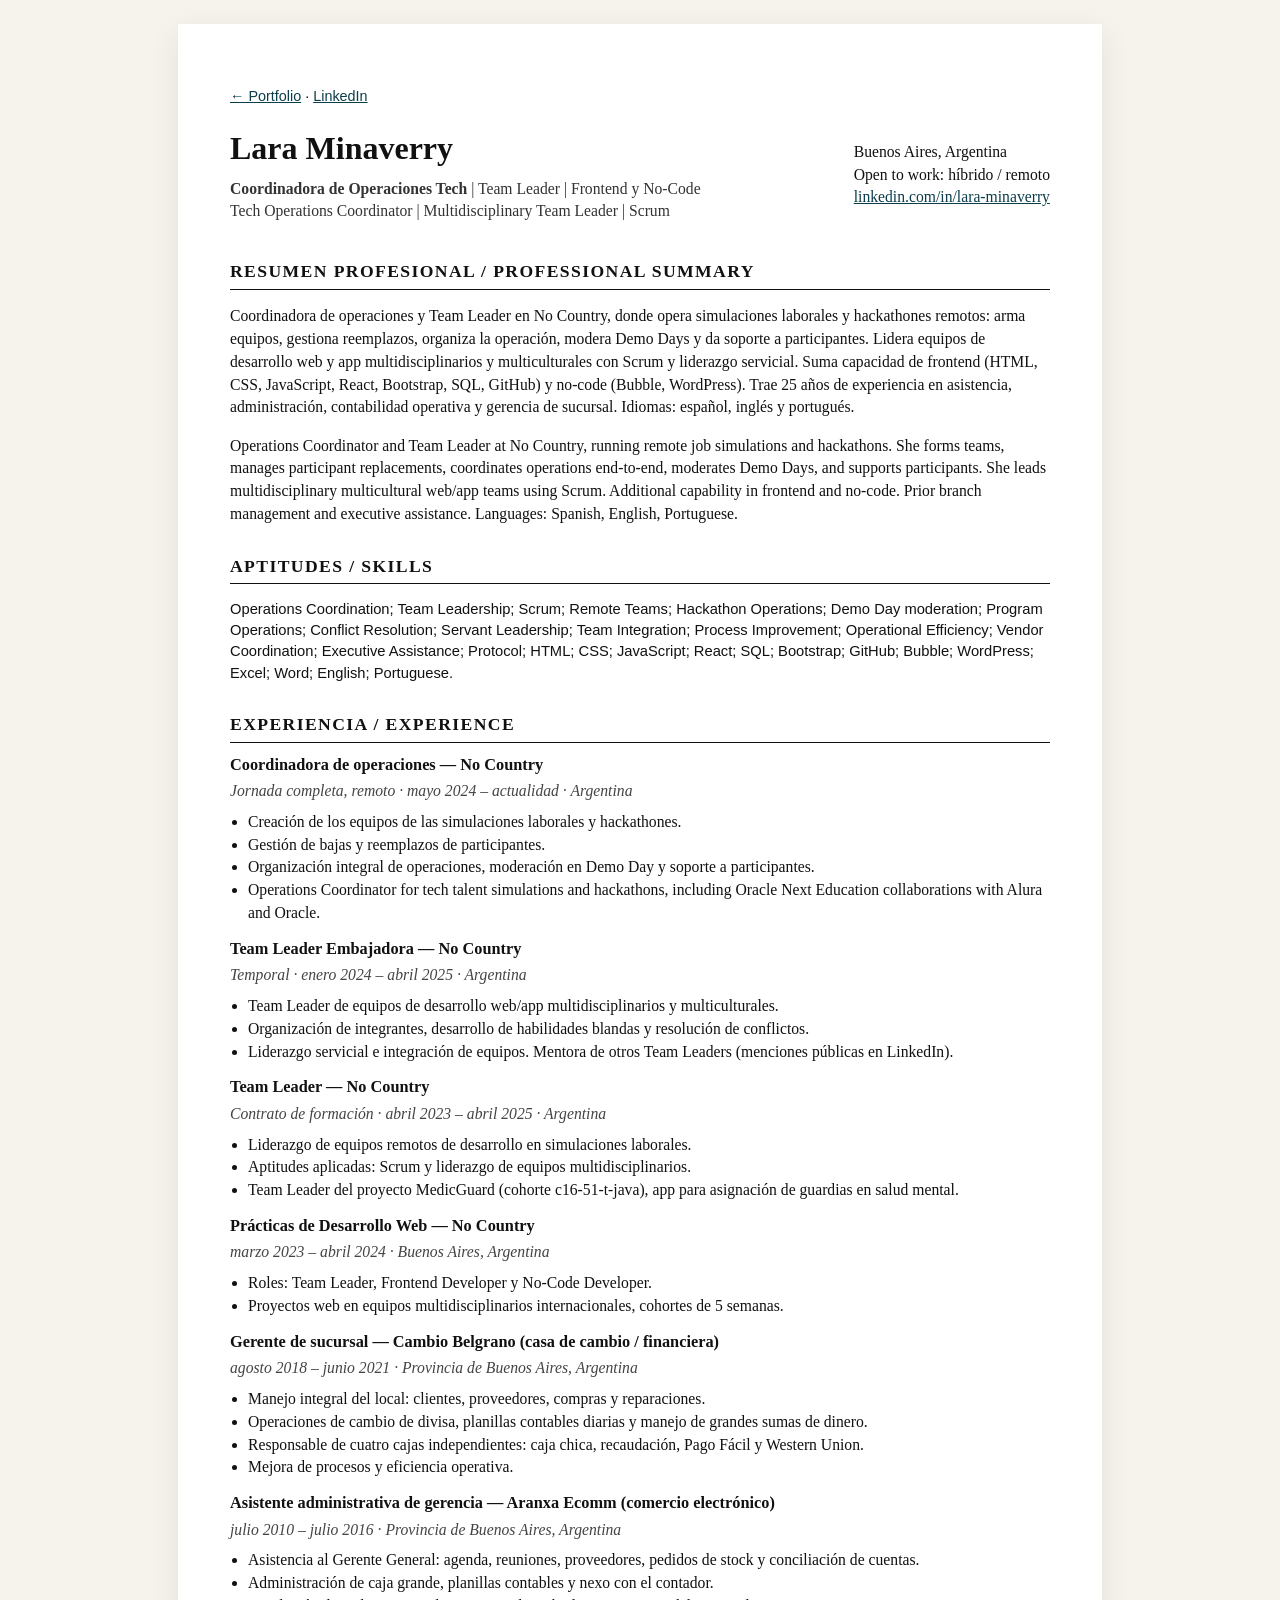
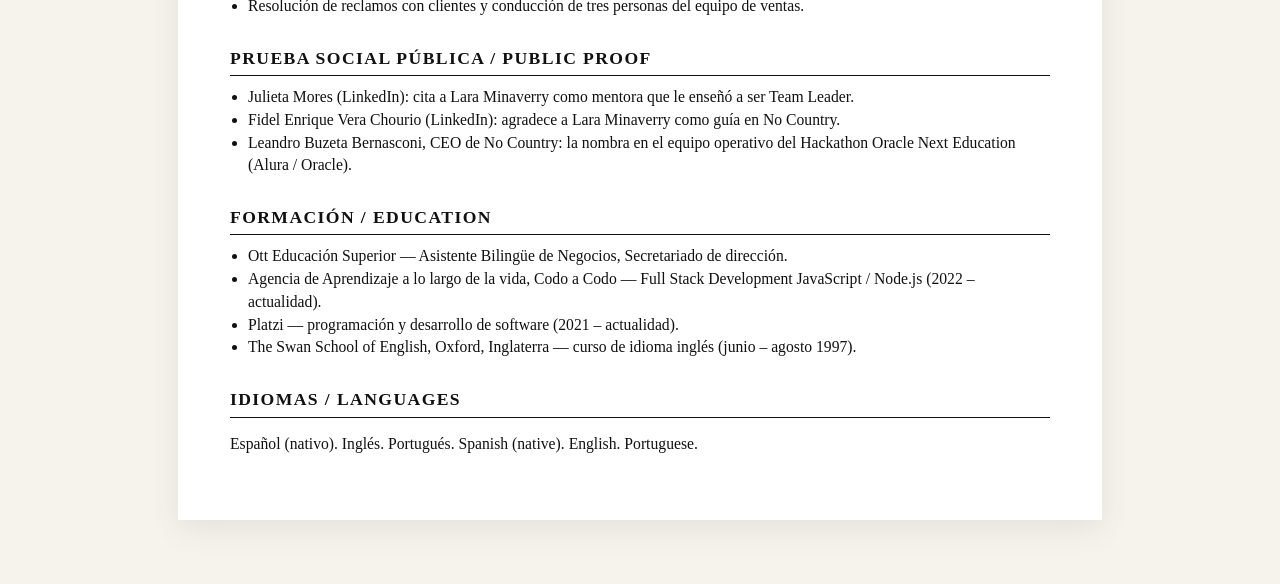
==== cv.html @ 30f66232 "Publicar el portfolio de Lara Minaverry listo para GitHub Pages. EOF  Co-authored-by: Cursor <cursor" ====
<!DOCTYPE html>
<html lang="es">
<head>
  <meta charset="UTF-8">
  <meta name="viewport" content="width=device-width, initial-scale=1">
  <title>CV ATS | Lara Minaverry | Coordinadora de Operaciones Tech y Team Leader</title>
  <meta name="description" content="Curriculum vitae de Lara Minaverry: Coordinadora de Operaciones Tech, Team Leader, Scrum, operaciones de hackathones y simulaciones laborales, frontend y no-code. Buenos Aires, híbrido o remoto.">
  <meta name="robots" content="index, follow">
  <link rel="canonical" href="https://gabrielalejandroarroyo.github.io/lara-minaverry-portfolio/cv.html">
  <link rel="icon" href="./assets/avatar.svg" type="image/svg+xml">
  <style>
    :root { color-scheme: light; }
    body {
      margin: 0;
      font-family: Georgia, "Times New Roman", serif;
      color: #111;
      background: #f6f3ec;
      line-height: 1.45;
    }
    .sheet {
      max-width: 820px;
      margin: 24px auto 64px;
      background: #fff;
      padding: 48px 52px;
      box-shadow: 0 8px 30px rgba(0,0,0,.08);
    }
    h1 { font-size: 2rem; margin: 0 0 6px; }
    h2 { font-size: 1.1rem; text-transform: uppercase; letter-spacing: .08em; border-bottom: 1px solid #111; padding-bottom: 4px; margin: 28px 0 10px; }
    h3 { margin: 0 0 4px; font-size: 1.02rem; }
    p, li { font-size: 0.98rem; }
    .sub { color: #333; margin: 0 0 8px; }
    .meta { color: #444; font-style: italic; margin: 0 0 8px; }
    .top { display: flex; justify-content: space-between; gap: 16px; flex-wrap: wrap; }
    a { color: #0b3d4a; }
    .nav { font-family: Arial, sans-serif; font-size: .9rem; margin-bottom: 18px; }
    ul { margin: 0 0 12px; padding-left: 18px; }
    .skills { font-family: Arial, sans-serif; font-size: .92rem; }
    @media print {
      body { background: #fff; }
      .sheet { box-shadow: none; margin: 0; padding: 0; }
      .nav, .no-print { display: none; }
    }
    @media (max-width: 700px) {
      .sheet { padding: 24px 18px; margin: 0; }
    }
  </style>
</head>
<body>
  <article class="sheet">
    <p class="nav no-print"><a href="./index.html">← Portfolio</a> · <a href="https://www.linkedin.com/in/lara-minaverry/">LinkedIn</a></p>
    <header class="top">
      <div>
        <h1>Lara Minaverry</h1>
        <p class="sub"><strong>Coordinadora de Operaciones Tech</strong> | Team Leader | Frontend y No-Code<br>
        Tech Operations Coordinator | Multidisciplinary Team Leader | Scrum</p>
      </div>
      <p>
        Buenos Aires, Argentina<br>
        Open to work: híbrido / remoto<br>
        <a href="https://www.linkedin.com/in/lara-minaverry/">linkedin.com/in/lara-minaverry</a><br>
        <!-- PLACEHOLDER_EMAIL: cuando exista, reemplazar esta línea por el email real -->
        <span data-cv-email hidden>CONTACT_EMAIL</span>
      </p>
    </header>

    <section>
      <h2>Resumen profesional / Professional summary</h2>
      <p>Coordinadora de operaciones y Team Leader en No Country, donde opera simulaciones laborales y hackathones remotos: arma equipos, gestiona reemplazos, organiza la operación, modera Demo Days y da soporte a participantes. Lidera equipos de desarrollo web y app multidisciplinarios y multiculturales con Scrum y liderazgo servicial. Suma capacidad de frontend (HTML, CSS, JavaScript, React, Bootstrap, SQL, GitHub) y no-code (Bubble, WordPress). Trae 25 años de experiencia en asistencia, administración, contabilidad operativa y gerencia de sucursal. Idiomas: español, inglés y portugués.</p>
      <p>Operations Coordinator and Team Leader at No Country, running remote job simulations and hackathons. She forms teams, manages participant replacements, coordinates operations end-to-end, moderates Demo Days, and supports participants. She leads multidisciplinary multicultural web/app teams using Scrum. Additional capability in frontend and no-code. Prior branch management and executive assistance. Languages: Spanish, English, Portuguese.</p>
    </section>

    <section>
      <h2>Aptitudes / Skills</h2>
      <p class="skills">Operations Coordination; Team Leadership; Scrum; Remote Teams; Hackathon Operations; Demo Day moderation; Program Operations; Conflict Resolution; Servant Leadership; Team Integration; Process Improvement; Operational Efficiency; Vendor Coordination; Executive Assistance; Protocol; HTML; CSS; JavaScript; React; SQL; Bootstrap; GitHub; Bubble; WordPress; Excel; Word; English; Portuguese.</p>
    </section>

    <section>
      <h2>Experiencia / Experience</h2>

      <h3>Coordinadora de operaciones — No Country</h3>
      <p class="meta">Jornada completa, remoto · mayo 2024 – actualidad · Argentina</p>
      <ul>
        <li>Creación de los equipos de las simulaciones laborales y hackathones.</li>
        <li>Gestión de bajas y reemplazos de participantes.</li>
        <li>Organización integral de operaciones, moderación en Demo Day y soporte a participantes.</li>
        <li>Operations Coordinator for tech talent simulations and hackathons, including Oracle Next Education collaborations with Alura and Oracle.</li>
      </ul>

      <h3>Team Leader Embajadora — No Country</h3>
      <p class="meta">Temporal · enero 2024 – abril 2025 · Argentina</p>
      <ul>
        <li>Team Leader de equipos de desarrollo web/app multidisciplinarios y multiculturales.</li>
        <li>Organización de integrantes, desarrollo de habilidades blandas y resolución de conflictos.</li>
        <li>Liderazgo servicial e integración de equipos. Mentora de otros Team Leaders (menciones públicas en LinkedIn).</li>
      </ul>

      <h3>Team Leader — No Country</h3>
      <p class="meta">Contrato de formación · abril 2023 – abril 2025 · Argentina</p>
      <ul>
        <li>Liderazgo de equipos remotos de desarrollo en simulaciones laborales.</li>
        <li>Aptitudes aplicadas: Scrum y liderazgo de equipos multidisciplinarios.</li>
        <li>Team Leader del proyecto MedicGuard (cohorte c16-51-t-java), app para asignación de guardias en salud mental.</li>
      </ul>

      <h3>Prácticas de Desarrollo Web — No Country</h3>
      <p class="meta">marzo 2023 – abril 2024 · Buenos Aires, Argentina</p>
      <ul>
        <li>Roles: Team Leader, Frontend Developer y No-Code Developer.</li>
        <li>Proyectos web en equipos multidisciplinarios internacionales, cohortes de 5 semanas.</li>
      </ul>

      <h3>Gerente de sucursal — Cambio Belgrano (casa de cambio / financiera)</h3>
      <p class="meta">agosto 2018 – junio 2021 · Provincia de Buenos Aires, Argentina</p>
      <ul>
        <li>Manejo integral del local: clientes, proveedores, compras y reparaciones.</li>
        <li>Operaciones de cambio de divisa, planillas contables diarias y manejo de grandes sumas de dinero.</li>
        <li>Responsable de cuatro cajas independientes: caja chica, recaudación, Pago Fácil y Western Union.</li>
        <li>Mejora de procesos y eficiencia operativa.</li>
      </ul>

      <h3>Asistente administrativa de gerencia — Aranxa Ecomm (comercio electrónico)</h3>
      <p class="meta">julio 2010 – julio 2016 · Provincia de Buenos Aires, Argentina</p>
      <ul>
        <li>Asistencia al Gerente General: agenda, reuniones, proveedores, pedidos de stock y conciliación de cuentas.</li>
        <li>Administración de caja grande, planillas contables y nexo con el contador.</li>
        <li>Resolución de reclamos con clientes y conducción de tres personas del equipo de ventas.</li>
      </ul>
    </section>

    <section>
      <h2>Prueba social pública / Public proof</h2>
      <ul>
        <li>Julieta Mores (LinkedIn): cita a Lara Minaverry como mentora que le enseñó a ser Team Leader.</li>
        <li>Fidel Enrique Vera Chourio (LinkedIn): agradece a Lara Minaverry como guía en No Country.</li>
        <li>Leandro Buzeta Bernasconi, CEO de No Country: la nombra en el equipo operativo del Hackathon Oracle Next Education (Alura / Oracle).</li>
      </ul>
    </section>

    <section>
      <h2>Formación / Education</h2>
      <ul>
        <li>Ott Educación Superior — Asistente Bilingüe de Negocios, Secretariado de dirección.</li>
        <li>Agencia de Aprendizaje a lo largo de la vida, Codo a Codo — Full Stack Development JavaScript / Node.js (2022 – actualidad).</li>
        <li>Platzi — programación y desarrollo de software (2021 – actualidad).</li>
        <li>The Swan School of English, Oxford, Inglaterra — curso de idioma inglés (junio – agosto 1997).</li>
      </ul>
    </section>

    <section>
      <h2>Idiomas / Languages</h2>
      <p>Español (nativo). Inglés. Portugués. Spanish (native). English. Portuguese.</p>
    </section>
  </article>
</body>
</html>
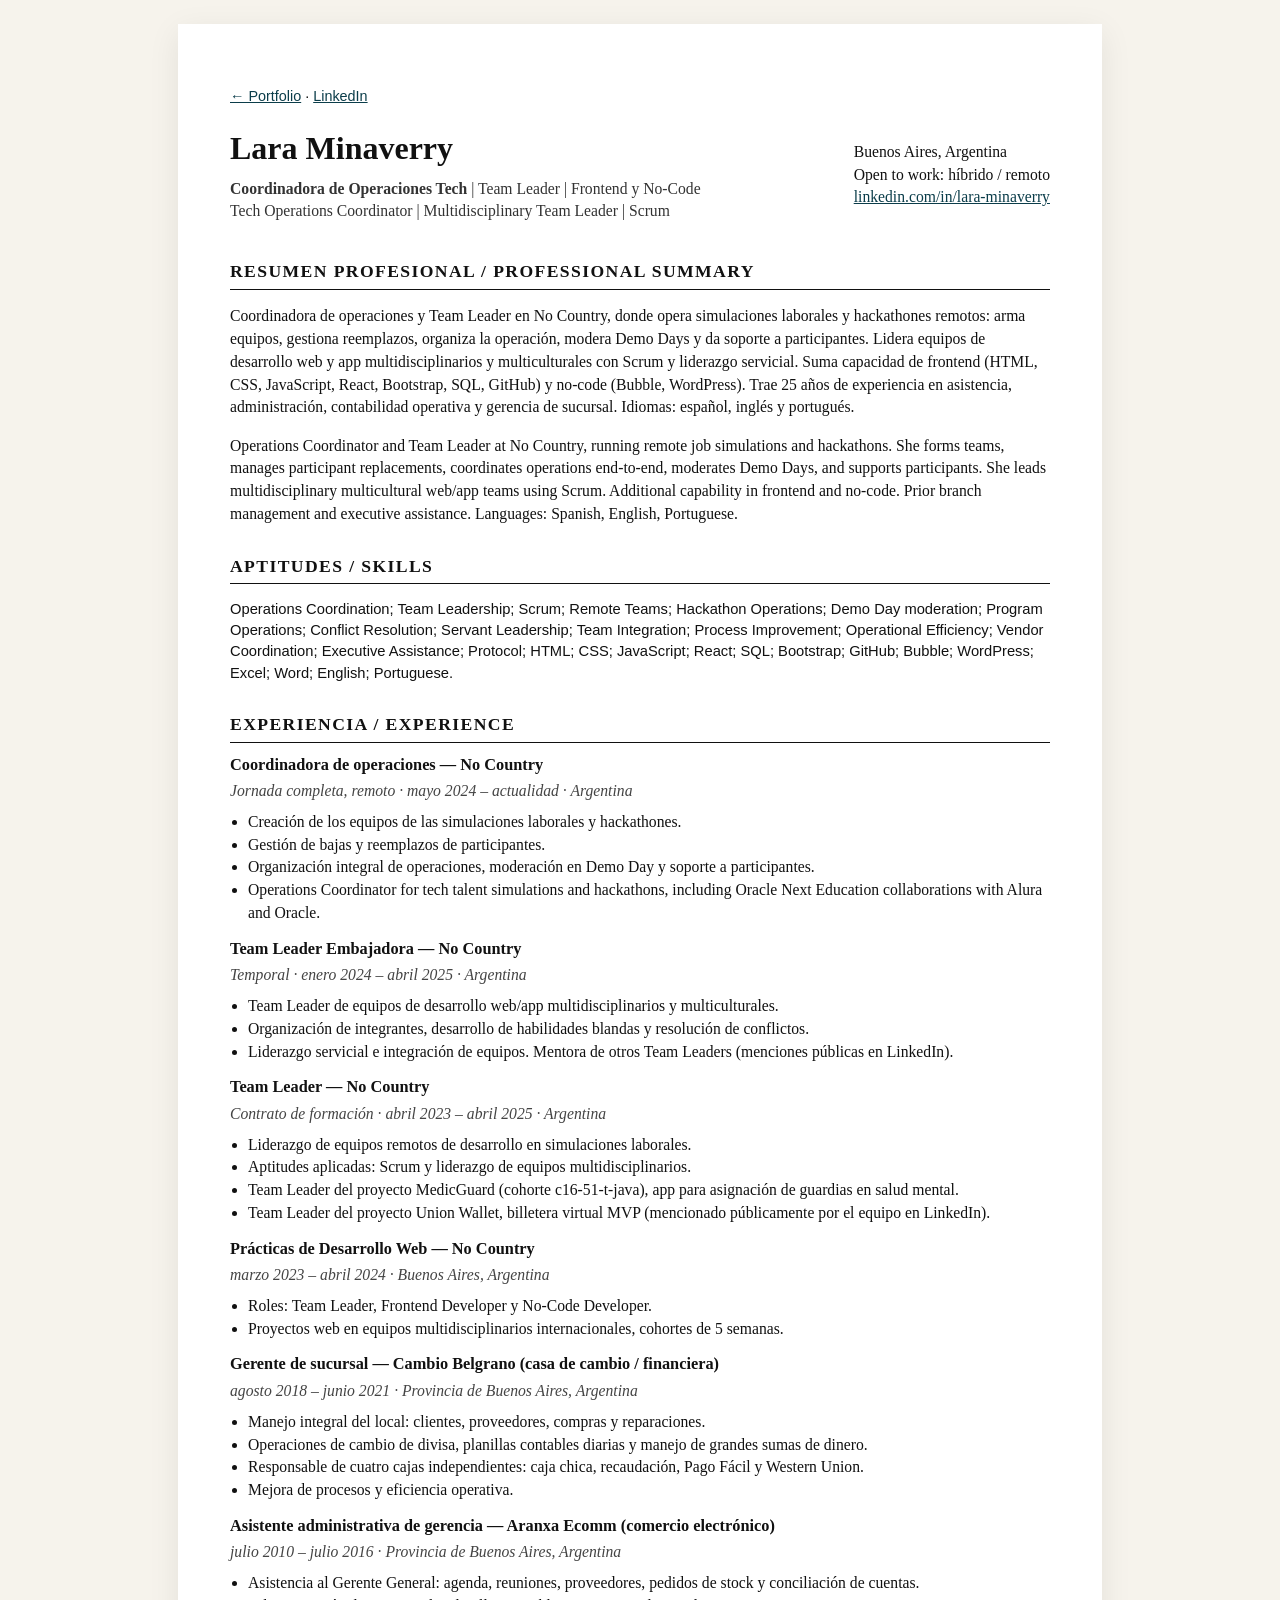
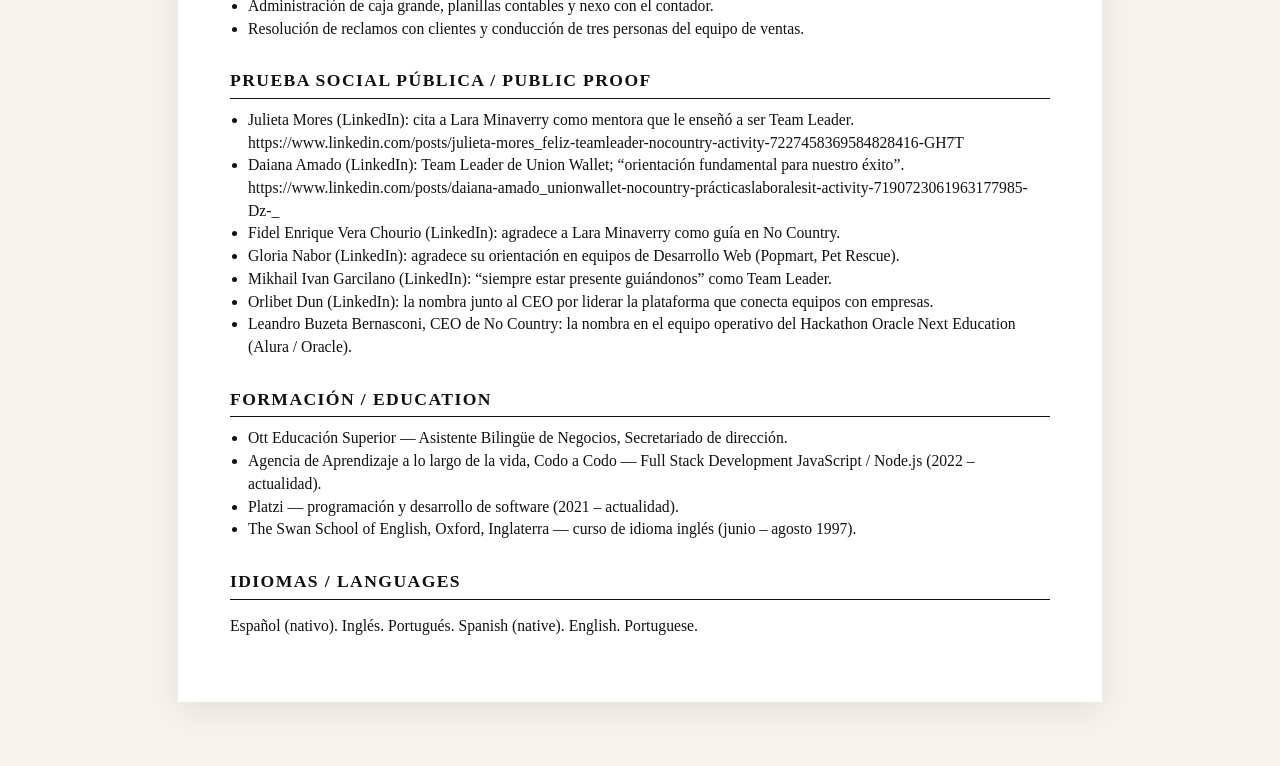
==== commit f497606a: "Agregar referencias públicas de LinkedIn, proyectos y empresas en el pie. EOF  Co-authored-by: Curso" ====
--- a/cv.html
+++ b/cv.html
@@ -100,6 +100,7 @@
         <li>Liderazgo de equipos remotos de desarrollo en simulaciones laborales.</li>
         <li>Aptitudes aplicadas: Scrum y liderazgo de equipos multidisciplinarios.</li>
         <li>Team Leader del proyecto MedicGuard (cohorte c16-51-t-java), app para asignación de guardias en salud mental.</li>
+        <li>Team Leader del proyecto Union Wallet, billetera virtual MVP (mencionado públicamente por el equipo en LinkedIn).</li>
       </ul>
 
       <h3>Prácticas de Desarrollo Web — No Country</h3>
@@ -130,8 +131,12 @@
     <section>
       <h2>Prueba social pública / Public proof</h2>
       <ul>
-        <li>Julieta Mores (LinkedIn): cita a Lara Minaverry como mentora que le enseñó a ser Team Leader.</li>
+        <li>Julieta Mores (LinkedIn): cita a Lara Minaverry como mentora que le enseñó a ser Team Leader. https://www.linkedin.com/posts/julieta-mores_feliz-teamleader-nocountry-activity-7227458369584828416-GH7T</li>
+        <li>Daiana Amado (LinkedIn): Team Leader de Union Wallet; “orientación fundamental para nuestro éxito”. https://www.linkedin.com/posts/daiana-amado_unionwallet-nocountry-prácticaslaboralesit-activity-7190723061963177985-Dz-_</li>
         <li>Fidel Enrique Vera Chourio (LinkedIn): agradece a Lara Minaverry como guía en No Country.</li>
+        <li>Gloria Nabor (LinkedIn): agradece su orientación en equipos de Desarrollo Web (Popmart, Pet Rescue).</li>
+        <li>Mikhail Ivan Garcilano (LinkedIn): “siempre estar presente guiándonos” como Team Leader.</li>
+        <li>Orlibet Dun (LinkedIn): la nombra junto al CEO por liderar la plataforma que conecta equipos con empresas.</li>
         <li>Leandro Buzeta Bernasconi, CEO de No Country: la nombra en el equipo operativo del Hackathon Oracle Next Education (Alura / Oracle).</li>
       </ul>
     </section>
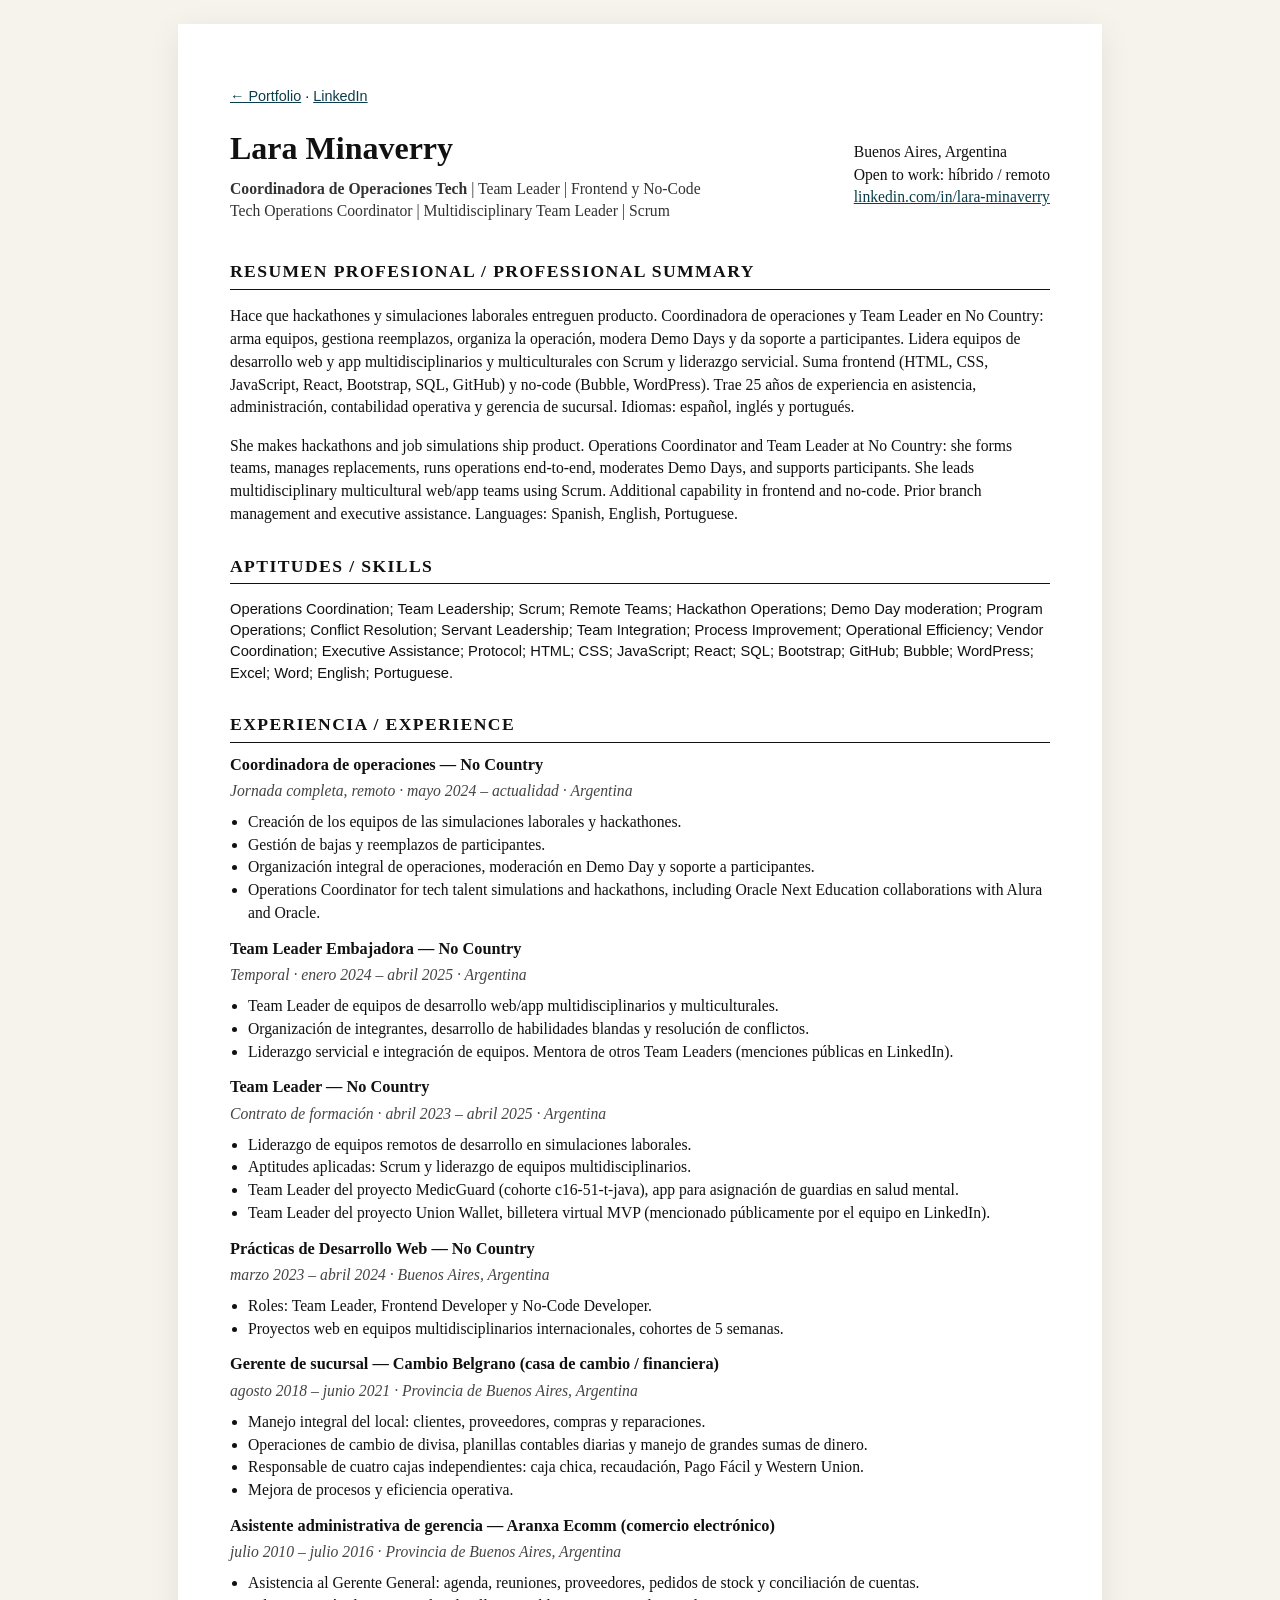
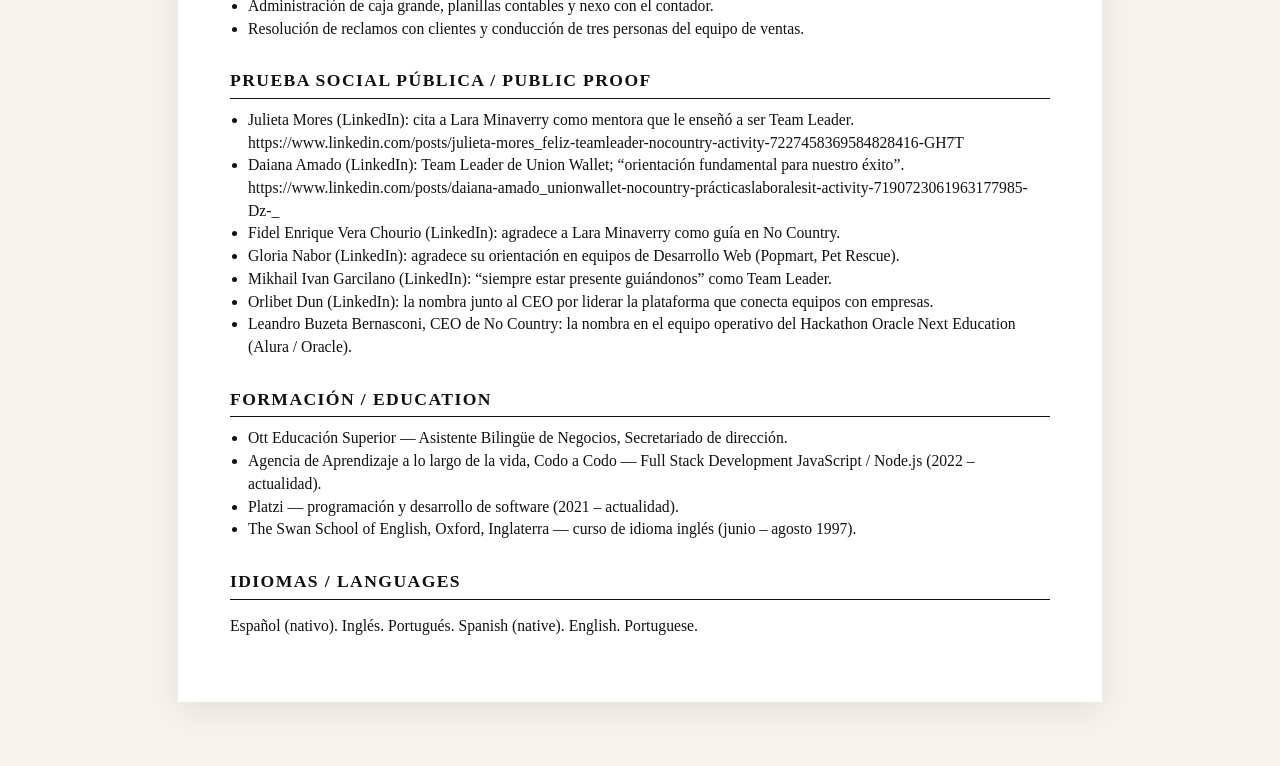
==== commit 5073f71a: "Rediseñar el portfolio a un look editorial claro, con copy de hiring, matriz de skills e impacto ver" ====
--- a/cv.html
+++ b/cv.html
@@ -65,8 +65,8 @@
 
     <section>
       <h2>Resumen profesional / Professional summary</h2>
-      <p>Coordinadora de operaciones y Team Leader en No Country, donde opera simulaciones laborales y hackathones remotos: arma equipos, gestiona reemplazos, organiza la operación, modera Demo Days y da soporte a participantes. Lidera equipos de desarrollo web y app multidisciplinarios y multiculturales con Scrum y liderazgo servicial. Suma capacidad de frontend (HTML, CSS, JavaScript, React, Bootstrap, SQL, GitHub) y no-code (Bubble, WordPress). Trae 25 años de experiencia en asistencia, administración, contabilidad operativa y gerencia de sucursal. Idiomas: español, inglés y portugués.</p>
-      <p>Operations Coordinator and Team Leader at No Country, running remote job simulations and hackathons. She forms teams, manages participant replacements, coordinates operations end-to-end, moderates Demo Days, and supports participants. She leads multidisciplinary multicultural web/app teams using Scrum. Additional capability in frontend and no-code. Prior branch management and executive assistance. Languages: Spanish, English, Portuguese.</p>
+      <p>Hace que hackathones y simulaciones laborales entreguen producto. Coordinadora de operaciones y Team Leader en No Country: arma equipos, gestiona reemplazos, organiza la operación, modera Demo Days y da soporte a participantes. Lidera equipos de desarrollo web y app multidisciplinarios y multiculturales con Scrum y liderazgo servicial. Suma frontend (HTML, CSS, JavaScript, React, Bootstrap, SQL, GitHub) y no-code (Bubble, WordPress). Trae 25 años de experiencia en asistencia, administración, contabilidad operativa y gerencia de sucursal. Idiomas: español, inglés y portugués.</p>
+      <p>She makes hackathons and job simulations ship product. Operations Coordinator and Team Leader at No Country: she forms teams, manages replacements, runs operations end-to-end, moderates Demo Days, and supports participants. She leads multidisciplinary multicultural web/app teams using Scrum. Additional capability in frontend and no-code. Prior branch management and executive assistance. Languages: Spanish, English, Portuguese.</p>
     </section>
 
     <section>
